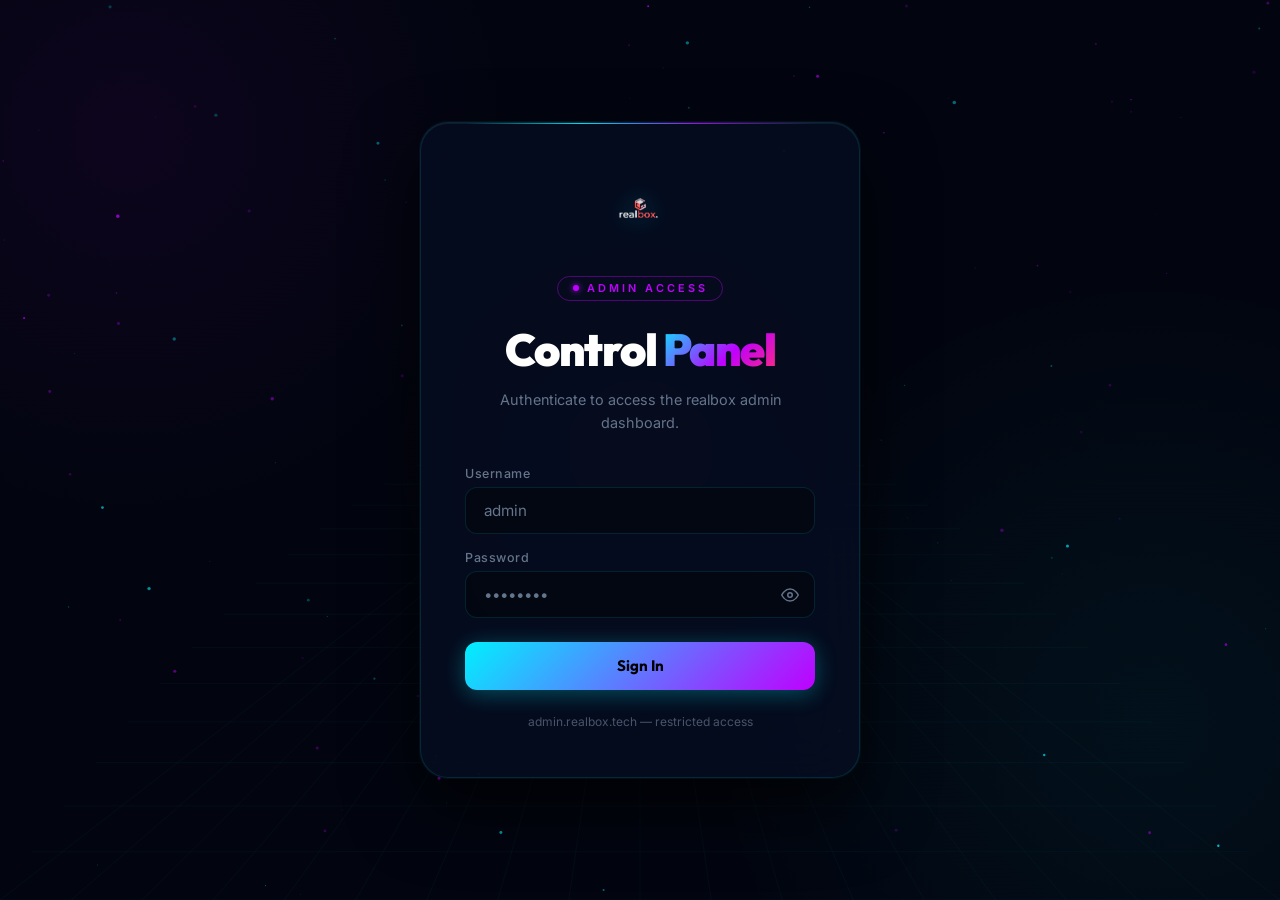
==== admin/index.html @ 4bcf5ada "Admin" ====
<!DOCTYPE html>
<html lang="en">

<head>
    <meta charset="UTF-8">
    <meta name="viewport" content="width=device-width, initial-scale=1.0">
    <title>realbox | Admin Panel</title>
    <meta name="description" content="realbox admin dashboard">
    <meta name="robots" content="noindex, nofollow">

    <!-- Favicon -->
    <link rel="icon" type="image/png" href="../assets/favicon.png">

    <link
        href="https://fonts.googleapis.com/css2?family=Outfit:wght@300;400;600;700;900&family=Inter:wght@300;400;500&display=swap"
        rel="stylesheet">
    <link rel="stylesheet" href="admin.css">
</head>

<body>

    <!-- Animated canvas background -->
    <canvas id="bgCanvas"></canvas>

    <!-- Scanlines -->
    <div class="scanlines"></div>

    <!-- ===== LOGIN SCREEN ===== -->
    <div class="screen" id="loginScreen">
        <div class="login-card">
            <div class="logo-wrap">
                <img src="../assets/logo_background_less.png" alt="realbox" class="login-logo">
            </div>

            <div class="badge admin-badge">ADMIN ACCESS</div>
            <h1 class="login-title">Control <span class="grad">Panel</span></h1>
            <p class="login-sub">Authenticate to access the realbox admin dashboard.</p>

            <form class="login-form" id="loginForm" autocomplete="off">
                <div class="field-group">
                    <label for="adminUser" class="field-label">Username</label>
                    <input type="text" id="adminUser" class="field-input" placeholder="admin" autocomplete="off" />
                </div>
                <div class="field-group">
                    <label for="adminPass" class="field-label">Password</label>
                    <div class="pass-wrap">
                        <input type="password" id="adminPass" class="field-input" placeholder="&bull;&bull;&bull;&bull;&bull;&bull;&bull;&bull;" autocomplete="off" />
                        <button type="button" class="eye-btn" id="eyeBtn" aria-label="Toggle password visibility">
                            <svg id="eyeIcon" viewBox="0 0 24 24" fill="none" stroke="currentColor" stroke-width="2" stroke-linecap="round" stroke-linejoin="round">
                                <path d="M1 12s4-8 11-8 11 8 11 8-4 8-11 8-11-8-11-8z"/>
                                <circle cx="12" cy="12" r="3"/>
                            </svg>
                        </button>
                    </div>
                </div>
                <div class="login-error" id="loginError">Invalid credentials. Try again.</div>
                <button type="submit" class="login-btn" id="loginBtn">
                    <span id="loginBtnText">Sign In</span>
                    <span class="btn-spinner" id="loginSpinner"></span>
                </button>
            </form>

            <p class="login-footer">admin.realbox.tech &mdash; restricted access</p>
        </div>
    </div>

    <!-- ===== DASHBOARD SCREEN ===== -->
    <div class="screen hidden" id="dashScreen">

        <!-- Sidebar -->
        <aside class="sidebar" id="sidebar">
            <div class="sidebar-logo">
                <img src="../assets/logo_background_less.png" alt="realbox" class="sidebar-logo-img">
                <span class="sidebar-title">admin</span>
            </div>

            <nav class="sidebar-nav">
                <button class="nav-item active" id="navDashboard" onclick="showSection('dashboard')">
                    <svg viewBox="0 0 24 24" fill="none" stroke="currentColor" stroke-width="2"><rect x="3" y="3" width="7" height="7"/><rect x="14" y="3" width="7" height="7"/><rect x="14" y="14" width="7" height="7"/><rect x="3" y="14" width="7" height="7"/></svg>
                    Dashboard
                </button>
                <button class="nav-item" id="navWaitlist" onclick="showSection('waitlist')">
                    <svg viewBox="0 0 24 24" fill="none" stroke="currentColor" stroke-width="2"><path d="M17 21v-2a4 4 0 0 0-4-4H5a4 4 0 0 0-4 4v2"/><circle cx="9" cy="7" r="4"/><path d="M23 21v-2a4 4 0 0 0-3-3.87"/><path d="M16 3.13a4 4 0 0 1 0 7.75"/></svg>
                    Waitlist
                </button>
                <button class="nav-item" id="navExport" onclick="exportCSV()">
                    <svg viewBox="0 0 24 24" fill="none" stroke="currentColor" stroke-width="2"><path d="M21 15v4a2 2 0 0 1-2 2H5a2 2 0 0 1-2-2v-4"/><polyline points="7 10 12 15 17 10"/><line x1="12" y1="15" x2="12" y2="3"/></svg>
                    Export CSV
                </button>
            </nav>

            <div class="sidebar-footer">
                <button class="logout-btn" onclick="logout()">
                    <svg viewBox="0 0 24 24" fill="none" stroke="currentColor" stroke-width="2"><path d="M9 21H5a2 2 0 0 1-2-2V5a2 2 0 0 1 2-2h4"/><polyline points="16 17 21 12 16 7"/><line x1="21" y1="12" x2="9" y2="12"/></svg>
                    Logout
                </button>
            </div>
        </aside>

        <!-- Main area -->
        <div class="dash-main">

            <!-- Topbar -->
            <header class="topbar">
                <button class="menu-btn" id="menuBtn" onclick="toggleSidebar()">
                    <svg viewBox="0 0 24 24" fill="none" stroke="currentColor" stroke-width="2"><line x1="3" y1="6" x2="21" y2="6"/><line x1="3" y1="12" x2="21" y2="12"/><line x1="3" y1="18" x2="21" y2="18"/></svg>
                </button>
                <div class="topbar-title" id="topbarTitle">Dashboard</div>
                <div class="topbar-right">
                    <div class="admin-chip">
                        <svg viewBox="0 0 24 24" fill="none" stroke="currentColor" stroke-width="2"><path d="M12 22s8-4 8-10V5l-8-3-8 3v7c0 6 8 10 8 10z"/></svg>
                        Admin
                    </div>
                </div>
            </header>

            <!-- Dashboard Section -->
            <section class="section" id="sectionDashboard">
                <div class="section-header">
                    <h2 class="section-heading">Overview</h2>
                    <p class="section-sub">Welcome back. Here's the latest snapshot.</p>
                </div>

                <div class="stats-grid">
                    <div class="stat-card">
                        <div class="stat-icon cyan">
                            <svg viewBox="0 0 24 24" fill="none" stroke="currentColor" stroke-width="2"><path d="M17 21v-2a4 4 0 0 0-4-4H5a4 4 0 0 0-4 4v2"/><circle cx="9" cy="7" r="4"/></svg>
                        </div>
                        <div class="stat-info">
                            <div class="stat-label">Total Signups</div>
                            <div class="stat-value" id="statTotal">0</div>
                        </div>
                    </div>
                    <div class="stat-card">
                        <div class="stat-icon purple">
                            <svg viewBox="0 0 24 24" fill="none" stroke="currentColor" stroke-width="2"><rect x="3" y="4" width="18" height="18" rx="2" ry="2"/><line x1="16" y1="2" x2="16" y2="6"/><line x1="8" y1="2" x2="8" y2="6"/><line x1="3" y1="10" x2="21" y2="10"/></svg>
                        </div>
                        <div class="stat-info">
                            <div class="stat-label">Last 7 Days</div>
                            <div class="stat-value" id="statWeek">0</div>
                        </div>
                    </div>
                    <div class="stat-card">
                        <div class="stat-icon pink">
                            <svg viewBox="0 0 24 24" fill="none" stroke="currentColor" stroke-width="2"><polyline points="22 12 18 12 15 21 9 3 6 12 2 12"/></svg>
                        </div>
                        <div class="stat-info">
                            <div class="stat-label">Today</div>
                            <div class="stat-value" id="statToday">0</div>
                        </div>
                    </div>
                    <div class="stat-card">
                        <div class="stat-icon green">
                            <svg viewBox="0 0 24 24" fill="none" stroke="currentColor" stroke-width="2"><polyline points="20 6 9 17 4 12"/></svg>
                        </div>
                        <div class="stat-info">
                            <div class="stat-label">Status</div>
                            <div class="stat-value" id="statStatus" style="font-size:1rem;">Live</div>
                        </div>
                    </div>
                </div>

                <!-- Activity Feed -->
                <div class="panel mt-2">
                    <div class="panel-header">
                        <span class="panel-title">Recent Signups</span>
                        <span class="panel-badge" id="recentCount">0</span>
                    </div>
                    <div class="activity-list" id="activityList">
                        <div class="empty-state">No signups yet. Share your page!</div>
                    </div>
                </div>
            </section>

            <!-- Waitlist Section -->
            <section class="section hidden" id="sectionWaitlist">
                <div class="section-header">
                    <h2 class="section-heading">Waitlist</h2>
                    <p class="section-sub">All email signups from the coming-soon page.</p>
                </div>

                <div class="panel">
                    <div class="panel-header">
                        <span class="panel-title">Email Subscribers</span>
                        <div class="panel-actions">
                            <input type="search" id="searchInput" class="search-input" placeholder="Search emails..." oninput="filterEmails()">
                            <button class="action-btn danger" onclick="clearAllEmails()" id="clearAllBtn">Clear All</button>
                        </div>
                    </div>

                    <div class="table-wrap">
                        <table class="data-table" id="emailTable">
                            <thead>
                                <tr>
                                    <th>#</th>
                                    <th>Email Address</th>
                                    <th>Signed Up</th>
                                    <th>Actions</th>
                                </tr>
                            </thead>
                            <tbody id="emailTableBody">
                            </tbody>
                        </table>
                        <div class="table-empty hidden" id="tableEmpty">
                            <svg viewBox="0 0 24 24" fill="none" stroke="currentColor" stroke-width="1.5"><path d="M17 21v-2a4 4 0 0 0-4-4H5a4 4 0 0 0-4 4v2"/><circle cx="9" cy="7" r="4"/><path d="M23 21v-2a4 4 0 0 0-3-3.87"/><path d="M16 3.13a4 4 0 0 1 0 7.75"/></svg>
                            <p>No emails found.</p>
                        </div>
                    </div>
                </div>

                <!-- Add email manually -->
                <div class="panel mt-2">
                    <div class="panel-header">
                        <span class="panel-title">Add Email Manually</span>
                    </div>
                    <form class="add-email-form" id="addEmailForm" onsubmit="addEmailManually(event)">
                        <input type="email" id="newEmailInput" class="field-input" placeholder="user@example.com" required />
                        <button type="submit" class="action-btn primary">Add</button>
                    </form>
                </div>
            </section>

        </div>
    </div>

    <!-- Toast -->
    <div class="toast" id="toast"></div>

    <script src="admin.js"></script>
</body>

</html>
---- admin/admin.css ----
/* ============ RESET & ROOT ============ */
*,
*::before,
*::after {
    margin: 0;
    padding: 0;
    box-sizing: border-box;
}

:root {
    --bg: #020510;
    --primary: #00f0ff;
    --secondary: #bf00ff;
    --accent: #ff2d78;
    --green: #00ffaa;
    --text: #e2e8f0;
    --text-muted: #64748b;
    --glass-bg: rgba(6, 15, 35, 0.72);
    --glass-border: rgba(0, 240, 255, 0.12);
    --sidebar-w: 240px;
    --topbar-h: 64px;
    --font-heading: 'Outfit', sans-serif;
    --font-body: 'Inter', sans-serif;
}

html { scroll-behavior: smooth; }

body {
    font-family: var(--font-body);
    background: var(--bg);
    color: var(--text);
    min-height: 100vh;
    overflow-x: hidden;
}

/* ============ CANVAS & SCANLINES ============ */
#bgCanvas {
    position: fixed;
    inset: 0;
    z-index: 0;
    width: 100%;
    height: 100%;
}

.scanlines {
    position: fixed;
    inset: 0;
    z-index: 1;
    background: repeating-linear-gradient(0deg,
            transparent,
            transparent 2px,
            rgba(0, 0, 0, 0.03) 2px,
            rgba(0, 0, 0, 0.03) 4px);
    pointer-events: none;
}

/* ============ SCREENS ============ */
.screen {
    position: relative;
    z-index: 2;
    min-height: 100vh;
}

.hidden { display: none !important; }

/* ============ LOGIN SCREEN ============ */
#loginScreen {
    display: flex;
    align-items: center;
    justify-content: center;
    padding: 2rem;
    min-height: 100vh;
}

.login-card {
    background: var(--glass-bg);
    border: 1px solid var(--glass-border);
    backdrop-filter: blur(28px);
    -webkit-backdrop-filter: blur(28px);
    border-radius: 28px;
    padding: 3rem 2.75rem;
    width: 100%;
    max-width: 440px;
    text-align: center;
    box-shadow:
        0 0 0 1px rgba(0, 240, 255, 0.05),
        0 30px 70px rgba(0, 0, 0, 0.7),
        inset 0 1px 0 rgba(255, 255, 255, 0.06);
    animation: fadeUp 0.9s ease forwards;
    position: relative;
    overflow: hidden;
}

.login-card::before {
    content: '';
    position: absolute;
    top: 0; left: 10%; right: 10%;
    height: 1px;
    background: linear-gradient(90deg, transparent, var(--primary), var(--secondary), transparent);
    opacity: 0.9;
}

.logo-wrap { margin-bottom: 1.25rem; }

.login-logo {
    height: 80px;
    object-fit: contain;
    filter: drop-shadow(0 0 12px rgba(0, 240, 255, 0.4));
    animation: logoFloat 4s ease-in-out infinite;
}

.badge {
    display: inline-flex;
    align-items: center;
    gap: 0.5rem;
    font-size: 0.68rem;
    font-weight: 600;
    letter-spacing: 3px;
    color: var(--primary);
    border: 1px solid rgba(0, 240, 255, 0.3);
    padding: 0.3rem 0.9rem;
    border-radius: 100px;
    margin-bottom: 1.25rem;
    animation: blink 2s ease-in-out infinite;
}

.badge::before {
    content: '';
    width: 6px;
    height: 6px;
    border-radius: 50%;
    background: var(--primary);
    box-shadow: 0 0 6px var(--primary);
    animation: pulseDot 2s ease-in-out infinite;
}

.admin-badge {
    border-color: rgba(191, 0, 255, 0.4);
    color: var(--secondary);
}

.admin-badge::before {
    background: var(--secondary);
    box-shadow: 0 0 6px var(--secondary);
}

.login-title {
    font-family: var(--font-heading);
    font-size: clamp(2rem, 5vw, 2.8rem);
    font-weight: 900;
    color: #fff;
    margin-bottom: 0.6rem;
    letter-spacing: -1.5px;
}

.grad {
    background: linear-gradient(135deg, var(--primary) 0%, var(--secondary) 60%, var(--accent) 100%);
    -webkit-background-clip: text;
    -webkit-text-fill-color: transparent;
    background-clip: text;
}

.login-sub {
    color: var(--text-muted);
    font-size: 0.9rem;
    line-height: 1.6;
    margin-bottom: 2rem;
}

/* ============ FORM ============ */
.login-form {
    display: flex;
    flex-direction: column;
    gap: 1rem;
    text-align: left;
}

.field-group { display: flex; flex-direction: column; gap: 0.4rem; }

.field-label {
    font-size: 0.78rem;
    font-weight: 500;
    color: var(--text-muted);
    letter-spacing: 0.5px;
}

.field-input {
    width: 100%;
    padding: 0.8rem 1.1rem;
    background: rgba(0, 0, 0, 0.4);
    border: 1px solid var(--glass-border);
    border-radius: 12px;
    color: var(--text);
    font-size: 0.95rem;
    font-family: var(--font-body);
    outline: none;
    transition: border-color 0.25s, box-shadow 0.25s;
}

.field-input::placeholder { color: var(--text-muted); }

.field-input:focus {
    border-color: var(--primary);
    box-shadow: 0 0 0 3px rgba(0, 240, 255, 0.1);
}

.pass-wrap {
    position: relative;
    display: flex;
    align-items: center;
}

.pass-wrap .field-input { padding-right: 3rem; }

.eye-btn {
    position: absolute;
    right: 0.85rem;
    background: none;
    border: none;
    cursor: pointer;
    color: var(--text-muted);
    width: 22px;
    height: 22px;
    display: flex;
    align-items: center;
    justify-content: center;
    transition: color 0.2s;
}

.eye-btn:hover { color: var(--primary); }
.eye-btn svg { width: 18px; height: 18px; }

.login-error {
    display: none;
    color: var(--accent);
    font-size: 0.82rem;
    padding: 0.6rem 0.9rem;
    background: rgba(255, 45, 120, 0.08);
    border: 1px solid rgba(255, 45, 120, 0.25);
    border-radius: 8px;
    animation: fadeUp 0.3s ease;
}

.login-error.show { display: block; }

.login-btn {
    width: 100%;
    padding: 0.9rem;
    background: linear-gradient(135deg, var(--primary), var(--secondary));
    color: #000;
    font-family: var(--font-heading);
    font-weight: 700;
    font-size: 0.95rem;
    border: none;
    border-radius: 12px;
    cursor: pointer;
    display: flex;
    align-items: center;
    justify-content: center;
    gap: 0.5rem;
    transition: transform 0.2s, box-shadow 0.2s, filter 0.2s;
    box-shadow: 0 4px 22px rgba(0, 240, 255, 0.3);
    margin-top: 0.5rem;
}

.login-btn:hover { transform: translateY(-2px); box-shadow: 0 8px 32px rgba(0,240,255,0.5); filter: brightness(1.1); }
.login-btn:active { transform: translateY(0); }
.login-btn:disabled { opacity: 0.6; cursor: not-allowed; transform: none; }

.btn-spinner {
    width: 18px;
    height: 18px;
    border: 2px solid rgba(0,0,0,0.3);
    border-top-color: #000;
    border-radius: 50%;
    display: none;
    animation: spin 0.7s linear infinite;
}

.btn-spinner.show { display: block; }

.login-footer {
    margin-top: 1.5rem;
    font-size: 0.75rem;
    color: var(--text-muted);
    opacity: 0.7;
}

/* ============ DASHBOARD LAYOUT ============ */
#dashScreen {
    display: flex;
    min-height: 100vh;
}

/* ============ SIDEBAR ============ */
.sidebar {
    width: var(--sidebar-w);
    min-height: 100vh;
    background: rgba(4, 10, 26, 0.92);
    border-right: 1px solid var(--glass-border);
    backdrop-filter: blur(20px);
    -webkit-backdrop-filter: blur(20px);
    display: flex;
    flex-direction: column;
    position: fixed;
    top: 0;
    left: 0;
    z-index: 100;
    transition: transform 0.3s cubic-bezier(0.4, 0, 0.2, 1);
}

.sidebar-logo {
    display: flex;
    align-items: center;
    gap: 0.75rem;
    padding: 1.5rem 1.25rem 1.25rem;
    border-bottom: 1px solid var(--glass-border);
}

.sidebar-logo-img {
    height: 36px;
    object-fit: contain;
    filter: drop-shadow(0 0 6px rgba(0, 240, 255, 0.35));
}

.sidebar-title {
    font-family: var(--font-heading);
    font-weight: 700;
    font-size: 0.9rem;
    color: var(--primary);
    letter-spacing: 2px;
    text-transform: uppercase;
}

.sidebar-nav {
    display: flex;
    flex-direction: column;
    gap: 0.25rem;
    padding: 1rem 0.75rem;
    flex: 1;
}

.nav-item {
    display: flex;
    align-items: center;
    gap: 0.75rem;
    width: 100%;
    padding: 0.75rem 1rem;
    background: none;
    border: none;
    border-radius: 10px;
    color: var(--text-muted);
    font-family: var(--font-body);
    font-size: 0.9rem;
    font-weight: 500;
    cursor: pointer;
    text-align: left;
    transition: background 0.2s, color 0.2s;
}

.nav-item svg { width: 18px; height: 18px; flex-shrink: 0; }

.nav-item:hover {
    background: rgba(0, 240, 255, 0.06);
    color: var(--text);
}

.nav-item.active {
    background: rgba(0, 240, 255, 0.1);
    color: var(--primary);
    border: 1px solid rgba(0, 240, 255, 0.15);
}

.sidebar-footer {
    padding: 1rem 0.75rem 1.5rem;
    border-top: 1px solid var(--glass-border);
}

.logout-btn {
    display: flex;
    align-items: center;
    gap: 0.75rem;
    width: 100%;
    padding: 0.75rem 1rem;
    background: none;
    border: 1px solid rgba(255, 45, 120, 0.2);
    border-radius: 10px;
    color: var(--accent);
    font-family: var(--font-body);
    font-size: 0.9rem;
    font-weight: 500;
    cursor: pointer;
    transition: background 0.2s, border-color 0.2s;
}

.logout-btn svg { width: 16px; height: 16px; }
.logout-btn:hover { background: rgba(255, 45, 120, 0.08); border-color: rgba(255, 45, 120, 0.4); }

/* ============ MAIN CONTENT ============ */
.dash-main {
    margin-left: var(--sidebar-w);
    flex: 1;
    display: flex;
    flex-direction: column;
    min-height: 100vh;
}

/* ============ TOPBAR ============ */
.topbar {
    height: var(--topbar-h);
    background: rgba(4, 10, 26, 0.8);
    border-bottom: 1px solid var(--glass-border);
    backdrop-filter: blur(16px);
    -webkit-backdrop-filter: blur(16px);
    display: flex;
    align-items: center;
    gap: 1rem;
    padding: 0 1.75rem;
    position: sticky;
    top: 0;
    z-index: 50;
}

.menu-btn {
    display: none;
    background: none;
    border: none;
    color: var(--text-muted);
    cursor: pointer;
    padding: 0.35rem;
}
.menu-btn svg { width: 20px; height: 20px; }
.menu-btn:hover { color: var(--text); }

.topbar-title {
    font-family: var(--font-heading);
    font-size: 1.1rem;
    font-weight: 700;
    color: var(--text);
    flex: 1;
}

.topbar-right { display: flex; align-items: center; gap: 1rem; }

.admin-chip {
    display: flex;
    align-items: center;
    gap: 0.4rem;
    font-size: 0.78rem;
    font-weight: 600;
    color: var(--primary);
    background: rgba(0, 240, 255, 0.08);
    border: 1px solid rgba(0, 240, 255, 0.2);
    border-radius: 100px;
    padding: 0.35rem 0.85rem;
}

.admin-chip svg { width: 13px; height: 13px; }

/* ============ SECTIONS ============ */
.section {
    padding: 2rem 1.75rem;
    flex: 1;
    animation: fadeUp 0.4s ease;
}

.section-header { margin-bottom: 1.75rem; }

.section-heading {
    font-family: var(--font-heading);
    font-size: 1.6rem;
    font-weight: 800;
    color: #fff;
    letter-spacing: -0.5px;
}

.section-sub { color: var(--text-muted); font-size: 0.88rem; margin-top: 0.3rem; }

/* ============ STATS GRID ============ */
.stats-grid {
    display: grid;
    grid-template-columns: repeat(auto-fit, minmax(190px, 1fr));
    gap: 1rem;
    margin-bottom: 0;
}

.stat-card {
    background: var(--glass-bg);
    border: 1px solid var(--glass-border);
    backdrop-filter: blur(16px);
    -webkit-backdrop-filter: blur(16px);
    border-radius: 16px;
    padding: 1.4rem 1.25rem;
    display: flex;
    align-items: center;
    gap: 1rem;
    transition: transform 0.2s, box-shadow 0.2s;
    position: relative;
    overflow: hidden;
}

.stat-card::before {
    content: '';
    position: absolute;
    top: 0; left: 10%; right: 10%;
    height: 1px;
    background: linear-gradient(90deg, transparent, var(--primary), transparent);
    opacity: 0.3;
}

.stat-card:hover { transform: translateY(-3px); box-shadow: 0 12px 30px rgba(0,0,0,0.4); }

.stat-icon {
    width: 44px;
    height: 44px;
    border-radius: 12px;
    display: flex;
    align-items: center;
    justify-content: center;
    flex-shrink: 0;
}

.stat-icon svg { width: 20px; height: 20px; }

.stat-icon.cyan  { background: rgba(0,240,255,0.1); color: var(--primary); border: 1px solid rgba(0,240,255,0.2); }
.stat-icon.purple{ background: rgba(191,0,255,0.1); color: var(--secondary); border: 1px solid rgba(191,0,255,0.2); }
.stat-icon.pink  { background: rgba(255,45,120,0.1); color: var(--accent); border: 1px solid rgba(255,45,120,0.2); }
.stat-icon.green { background: rgba(0,255,170,0.1); color: var(--green); border: 1px solid rgba(0,255,170,0.2); }

.stat-label { font-size: 0.78rem; color: var(--text-muted); font-weight: 500; margin-bottom: 0.2rem; }
.stat-value { font-family: var(--font-heading); font-size: 1.9rem; font-weight: 800; color: #fff; }

/* ============ PANELS ============ */
.panel {
    background: var(--glass-bg);
    border: 1px solid var(--glass-border);
    backdrop-filter: blur(16px);
    -webkit-backdrop-filter: blur(16px);
    border-radius: 16px;
    overflow: hidden;
}

.mt-2 { margin-top: 1.25rem; }

.panel-header {
    display: flex;
    align-items: center;
    justify-content: space-between;
    padding: 1rem 1.25rem;
    border-bottom: 1px solid var(--glass-border);
    flex-wrap: wrap;
    gap: 0.75rem;
}

.panel-title { font-family: var(--font-heading); font-size: 0.95rem; font-weight: 700; color: var(--text); }

.panel-badge {
    font-size: 0.72rem;
    font-weight: 700;
    background: rgba(0,240,255,0.12);
    color: var(--primary);
    border: 1px solid rgba(0,240,255,0.2);
    border-radius: 100px;
    padding: 0.2rem 0.65rem;
}

.panel-actions { display: flex; align-items: center; gap: 0.75rem; flex-wrap: wrap; }

/* ============ ACTIVITY LIST ============ */
.activity-list { padding: 0.5rem 0; }

.activity-item {
    display: flex;
    align-items: center;
    gap: 1rem;
    padding: 0.75rem 1.25rem;
    border-bottom: 1px solid rgba(255,255,255,0.04);
    transition: background 0.2s;
}

.activity-item:last-child { border-bottom: none; }
.activity-item:hover { background: rgba(0,240,255,0.03); }

.activity-dot {
    width: 8px; height: 8px;
    border-radius: 50%;
    background: var(--primary);
    box-shadow: 0 0 8px var(--primary);
    flex-shrink: 0;
}

.activity-email {
    flex: 1;
    font-size: 0.88rem;
    color: var(--text);
    font-weight: 500;
}

.activity-time {
    font-size: 0.75rem;
    color: var(--text-muted);
    white-space: nowrap;
}

.empty-state {
    padding: 2.5rem;
    text-align: center;
    color: var(--text-muted);
    font-size: 0.88rem;
}

/* ============ SEARCH & ACTIONS ============ */
.search-input {
    padding: 0.55rem 1rem;
    background: rgba(0,0,0,0.35);
    border: 1px solid var(--glass-border);
    border-radius: 9px;
    color: var(--text);
    font-size: 0.85rem;
    font-family: var(--font-body);
    outline: none;
    width: 220px;
    transition: border-color 0.25s, box-shadow 0.25s;
}

.search-input::placeholder { color: var(--text-muted); }
.search-input:focus { border-color: var(--primary); box-shadow: 0 0 0 3px rgba(0,240,255,0.1); }

.action-btn {
    padding: 0.55rem 1rem;
    border: none;
    border-radius: 9px;
    font-family: var(--font-body);
    font-size: 0.82rem;
    font-weight: 600;
    cursor: pointer;
    transition: opacity 0.2s, transform 0.2s;
}

.action-btn:hover { opacity: 0.85; transform: translateY(-1px); }
.action-btn:active { transform: translateY(0); }

.action-btn.primary {
    background: linear-gradient(135deg, var(--primary), var(--secondary));
    color: #000;
}

.action-btn.danger {
    background: rgba(255,45,120,0.12);
    color: var(--accent);
    border: 1px solid rgba(255,45,120,0.25);
}

.action-btn.ghost {
    background: none;
    color: var(--text-muted);
    border: 1px solid rgba(255,255,255,0.1);
}

.action-btn.ghost:hover { color: var(--accent); border-color: rgba(255,45,120,0.3); }

/* ============ DATA TABLE ============ */
.table-wrap { overflow-x: auto; }

.data-table {
    width: 100%;
    border-collapse: collapse;
    font-size: 0.88rem;
}

.data-table thead th {
    text-align: left;
    padding: 0.85rem 1.25rem;
    font-size: 0.72rem;
    font-weight: 600;
    letter-spacing: 0.8px;
    text-transform: uppercase;
    color: var(--text-muted);
    border-bottom: 1px solid var(--glass-border);
    white-space: nowrap;
}

.data-table tbody td {
    padding: 0.9rem 1.25rem;
    border-bottom: 1px solid rgba(255,255,255,0.04);
    color: var(--text);
    vertical-align: middle;
}

.data-table tbody tr:last-child td { border-bottom: none; }
.data-table tbody tr:hover td { background: rgba(0,240,255,0.025); }

.row-num { color: var(--text-muted); font-size: 0.78rem; }

.email-cell {
    display: flex;
    align-items: center;
    gap: 0.6rem;
}

.email-avatar {
    width: 30px;
    height: 30px;
    border-radius: 8px;
    background: linear-gradient(135deg, rgba(0,240,255,0.15), rgba(191,0,255,0.15));
    border: 1px solid rgba(0,240,255,0.2);
    display: flex;
    align-items: center;
    justify-content: center;
    font-size: 0.72rem;
    font-weight: 700;
    color: var(--primary);
    flex-shrink: 0;
    font-family: var(--font-heading);
}

.date-cell { color: var(--text-muted); font-size: 0.82rem; }

.table-empty {
    display: flex;
    flex-direction: column;
    align-items: center;
    justify-content: center;
    gap: 0.75rem;
    padding: 3rem;
    color: var(--text-muted);
    font-size: 0.88rem;
}

.table-empty svg { width: 40px; height: 40px; opacity: 0.3; }

/* ============ ADD EMAIL FORM ============ */
.add-email-form {
    display: flex;
    gap: 0.75rem;
    padding: 1.25rem;
    flex-wrap: wrap;
}

.add-email-form .field-input { flex: 1; min-width: 200px; }

/* ============ TOAST ============ */
.toast {
    position: fixed;
    bottom: 1.5rem;
    right: 1.5rem;
    background: rgba(6,15,35,0.95);
    border: 1px solid var(--glass-border);
    border-radius: 12px;
    padding: 0.85rem 1.25rem;
    font-size: 0.88rem;
    font-weight: 500;
    color: var(--text);
    box-shadow: 0 10px 30px rgba(0,0,0,0.5);
    z-index: 9999;
    opacity: 0;
    transform: translateY(12px);
    transition: opacity 0.3s, transform 0.3s;
    pointer-events: none;
    max-width: 300px;
}

.toast.show {
    opacity: 1;
    transform: translateY(0);
    pointer-events: auto;
}

.toast.success { border-color: rgba(0,255,170,0.3); color: var(--green); }
.toast.error   { border-color: rgba(255,45,120,0.3); color: var(--accent); }
.toast.info    { border-color: rgba(0,240,255,0.3); color: var(--primary); }

/* ============ ANIMATIONS ============ */
@keyframes fadeUp {
    from { opacity: 0; transform: translateY(20px); }
    to   { opacity: 1; transform: translateY(0); }
}

@keyframes logoFloat {
    0%, 100% { transform: translateY(0); }
    50%       { transform: translateY(-4px); }
}

@keyframes blink {
    0%, 100% { border-color: rgba(0,240,255,0.3); }
    50%       { border-color: rgba(0,240,255,0.7); }
}

@keyframes pulseDot {
    0%, 100% { opacity: 1; transform: scale(1); }
    50%       { opacity: 0.4; transform: scale(0.7); }
}

@keyframes spin {
    to { transform: rotate(360deg); }
}

/* ============ RESPONSIVE ============ */
@media (max-width: 768px) {
    .sidebar {
        transform: translateX(-100%);
    }

    .sidebar.open {
        transform: translateX(0);
        box-shadow: 4px 0 30px rgba(0,0,0,0.6);
    }

    .dash-main { margin-left: 0; }

    .menu-btn { display: flex; }

    .topbar { padding: 0 1rem; }

    .section { padding: 1.5rem 1rem; }

    .stats-grid { grid-template-columns: repeat(2, 1fr); }

    .search-input { width: 150px; }

    .topbar-title { font-size: 0.95rem; }
}

@media (max-width: 480px) {
    .stats-grid { grid-template-columns: 1fr 1fr; }
    .stat-value { font-size: 1.5rem; }
    .login-card { padding: 2rem 1.5rem; }
    .panel-header { flex-direction: column; align-items: flex-start; }
    .panel-actions { width: 100%; }
    .search-input { width: 100%; }
}
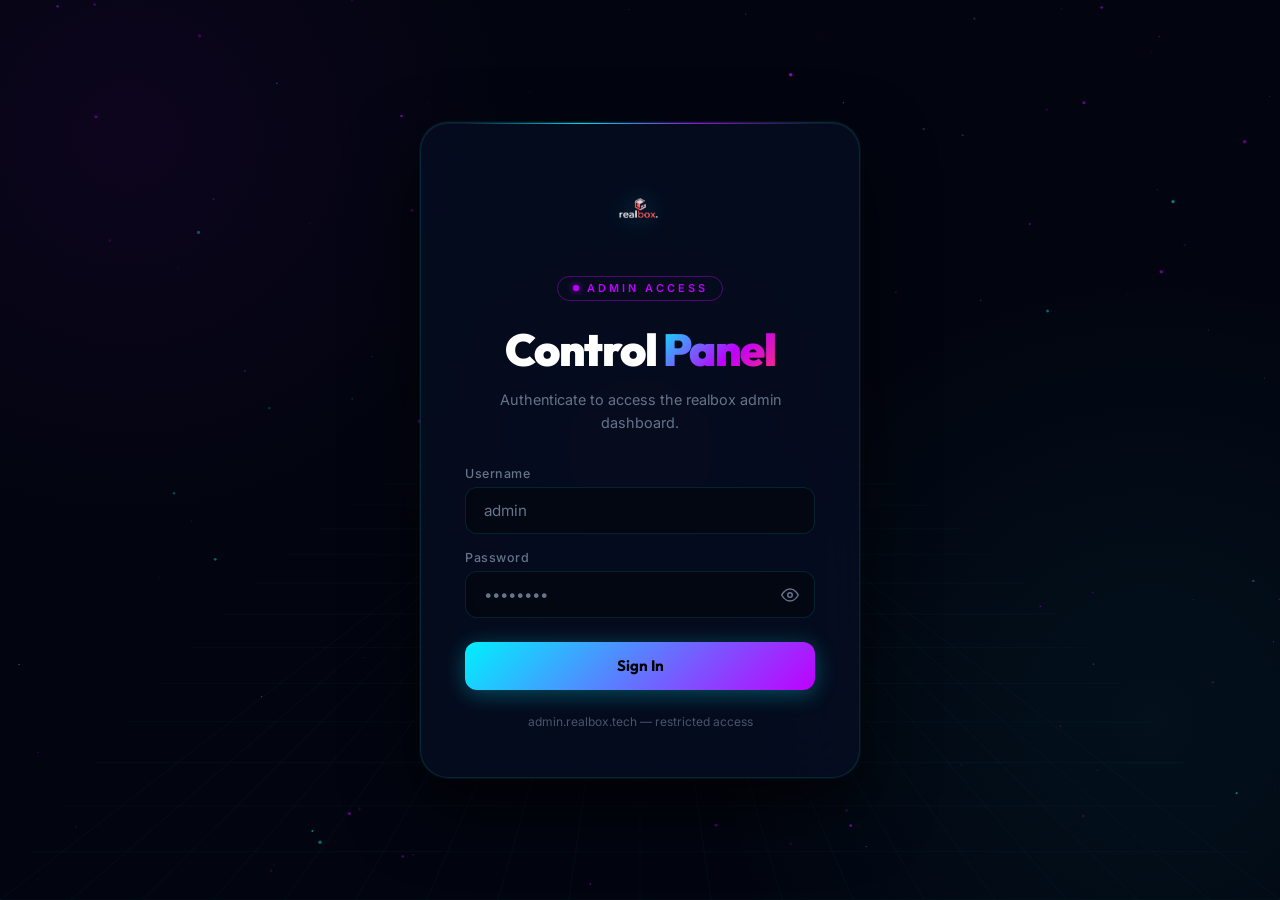
==== commit 38fbdf0f: "Update index.html" ====
--- a/admin/index.html
+++ b/admin/index.html
@@ -9,7 +9,7 @@
     <meta name="robots" content="noindex, nofollow">
 
     <!-- Favicon -->
-    <link rel="icon" type="image/png" href="../assets/favicon.png">
+    <link rel="icon" type="image/png" href="/assets/favicon.png">
 
     <link
         href="https://fonts.googleapis.com/css2?family=Outfit:wght@300;400;600;700;900&family=Inter:wght@300;400;500&display=swap"
@@ -29,7 +29,7 @@
     <div class="screen" id="loginScreen">
         <div class="login-card">
             <div class="logo-wrap">
-                <img src="../assets/logo_background_less.png" alt="realbox" class="login-logo">
+                <img src="/assets/logo_background_less.png" alt="realbox" class="login-logo">
             </div>
 
             <div class="badge admin-badge">ADMIN ACCESS</div>
@@ -70,7 +70,7 @@
         <!-- Sidebar -->
         <aside class="sidebar" id="sidebar">
             <div class="sidebar-logo">
-                <img src="../assets/logo_background_less.png" alt="realbox" class="sidebar-logo-img">
+                <img src="/assets/logo_background_less.png" alt="realbox" class="sidebar-logo-img">
                 <span class="sidebar-title">admin</span>
             </div>
 
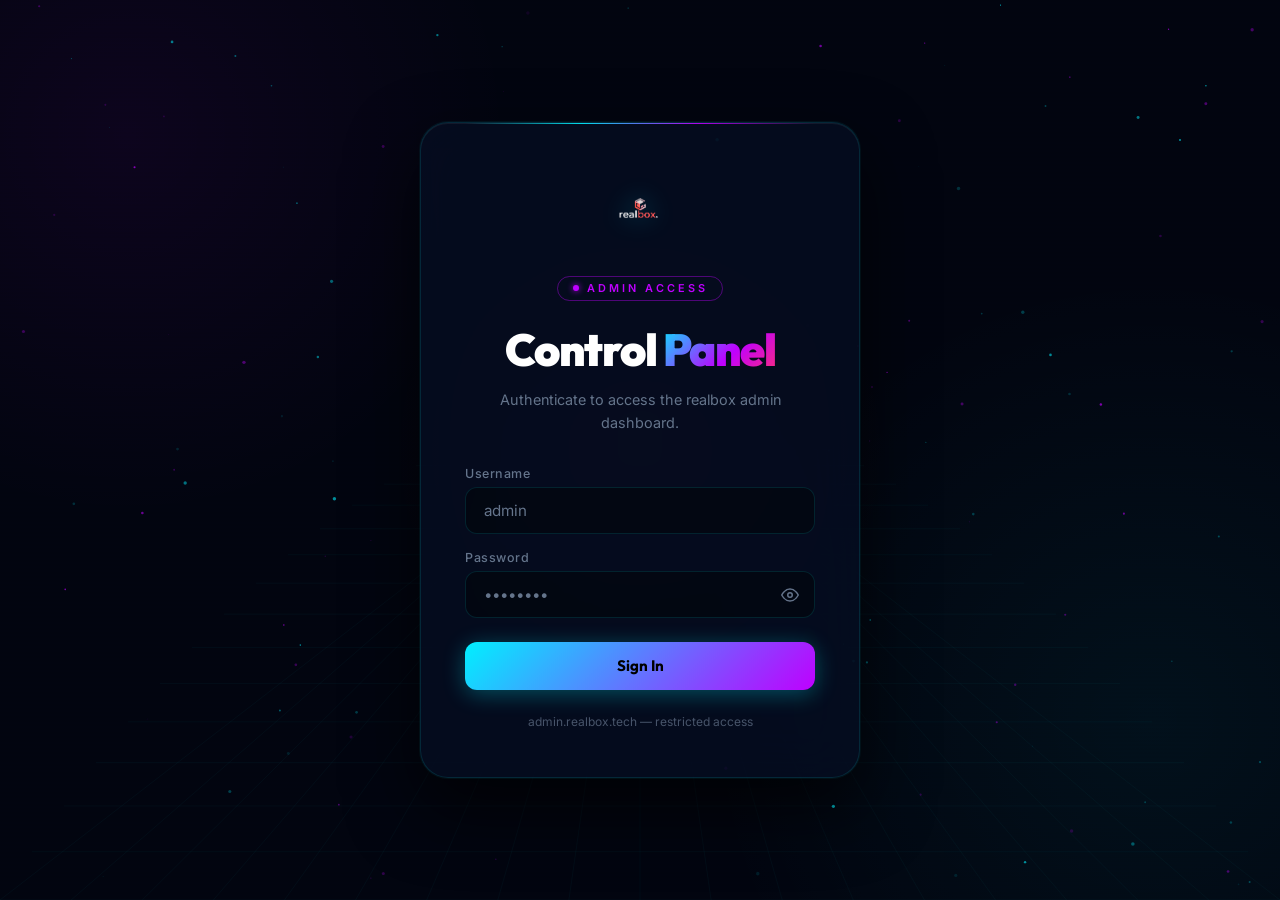
==== commit 1effb673: "Assets for admin" ====
--- a/admin/index.html
+++ b/admin/index.html
@@ -9,7 +9,7 @@
     <meta name="robots" content="noindex, nofollow">
 
     <!-- Favicon -->
-    <link rel="icon" type="image/png" href="/assets/favicon.png">
+    <link rel="icon" type="image/png" href="./assets/favicon.png">
 
     <link
         href="https://fonts.googleapis.com/css2?family=Outfit:wght@300;400;600;700;900&family=Inter:wght@300;400;500&display=swap"
@@ -29,7 +29,7 @@
     <div class="screen" id="loginScreen">
         <div class="login-card">
             <div class="logo-wrap">
-                <img src="/assets/logo_background_less.png" alt="realbox" class="login-logo">
+                <img src="./assets/logo_background_less.png" alt="realbox" class="login-logo">
             </div>
 
             <div class="badge admin-badge">ADMIN ACCESS</div>
@@ -70,7 +70,7 @@
         <!-- Sidebar -->
         <aside class="sidebar" id="sidebar">
             <div class="sidebar-logo">
-                <img src="/assets/logo_background_less.png" alt="realbox" class="sidebar-logo-img">
+                <img src="./assets/logo_background_less.png" alt="realbox" class="sidebar-logo-img">
                 <span class="sidebar-title">admin</span>
             </div>
 
